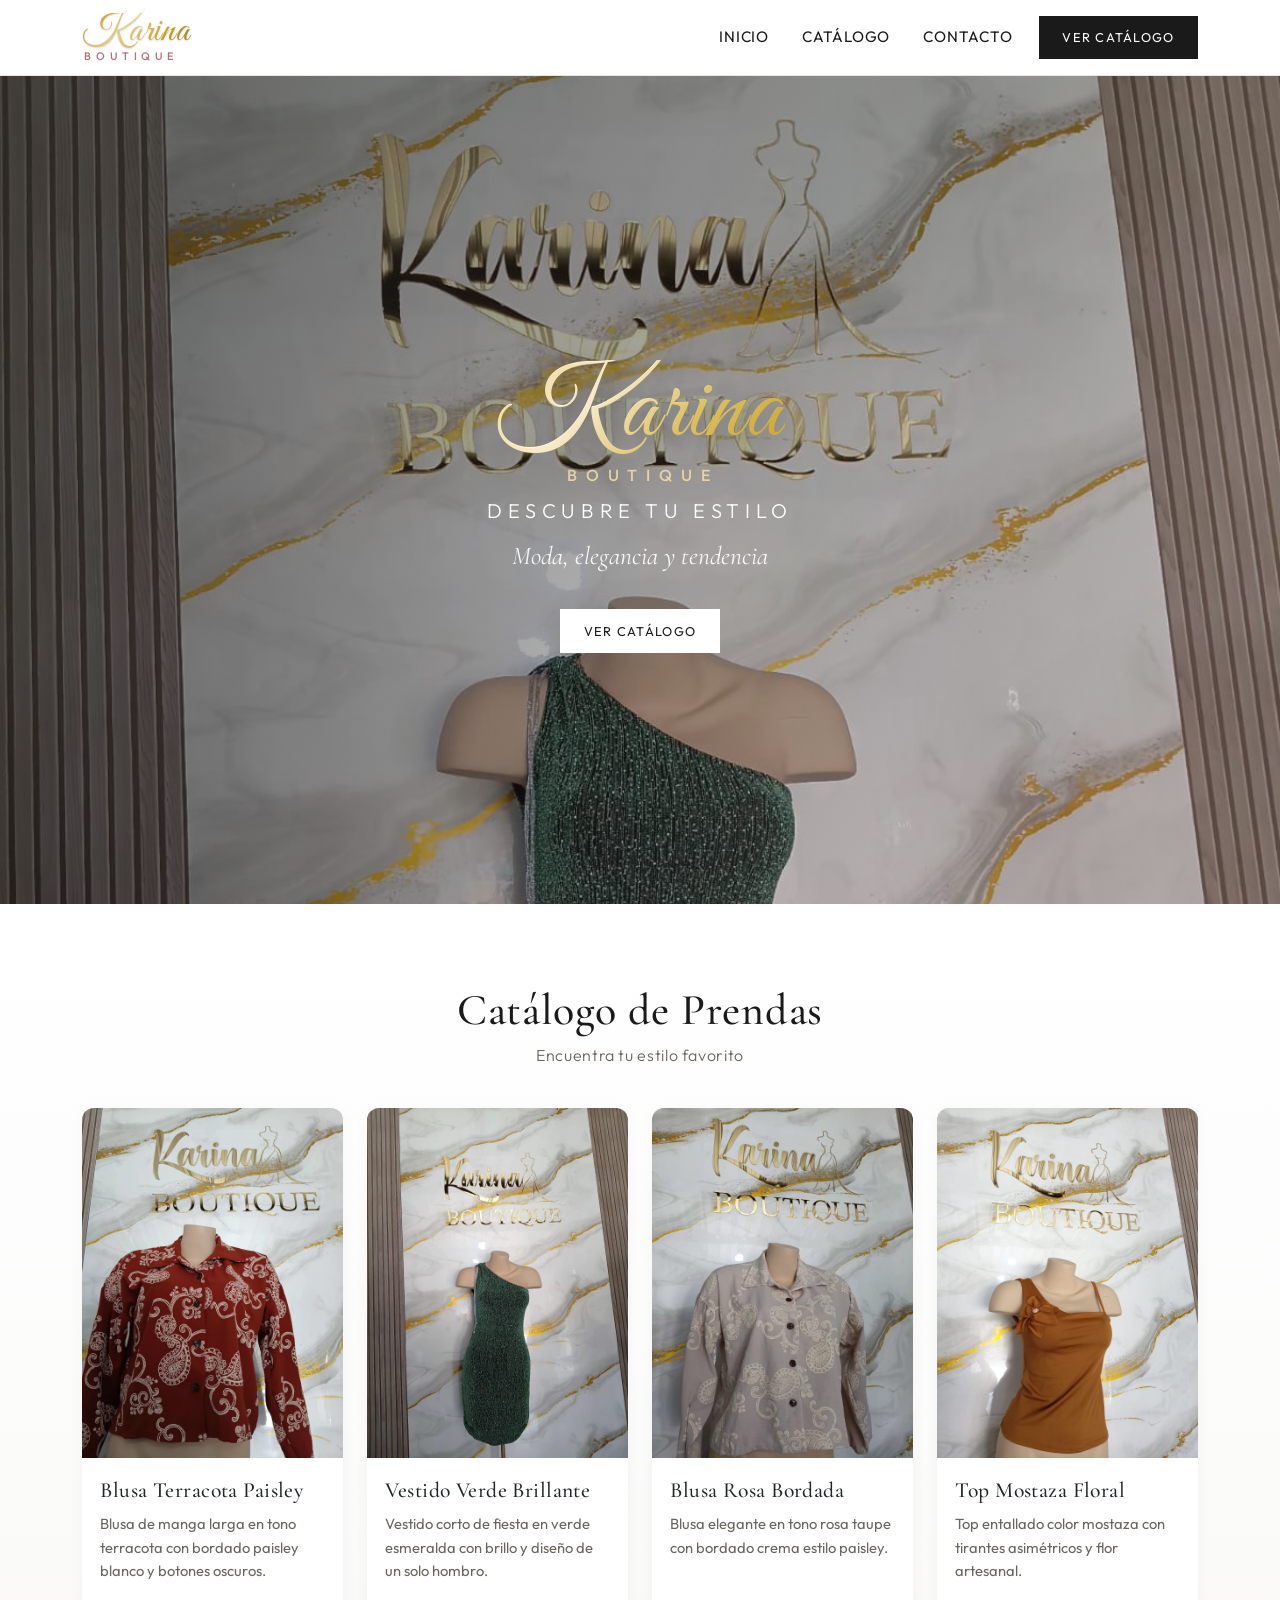
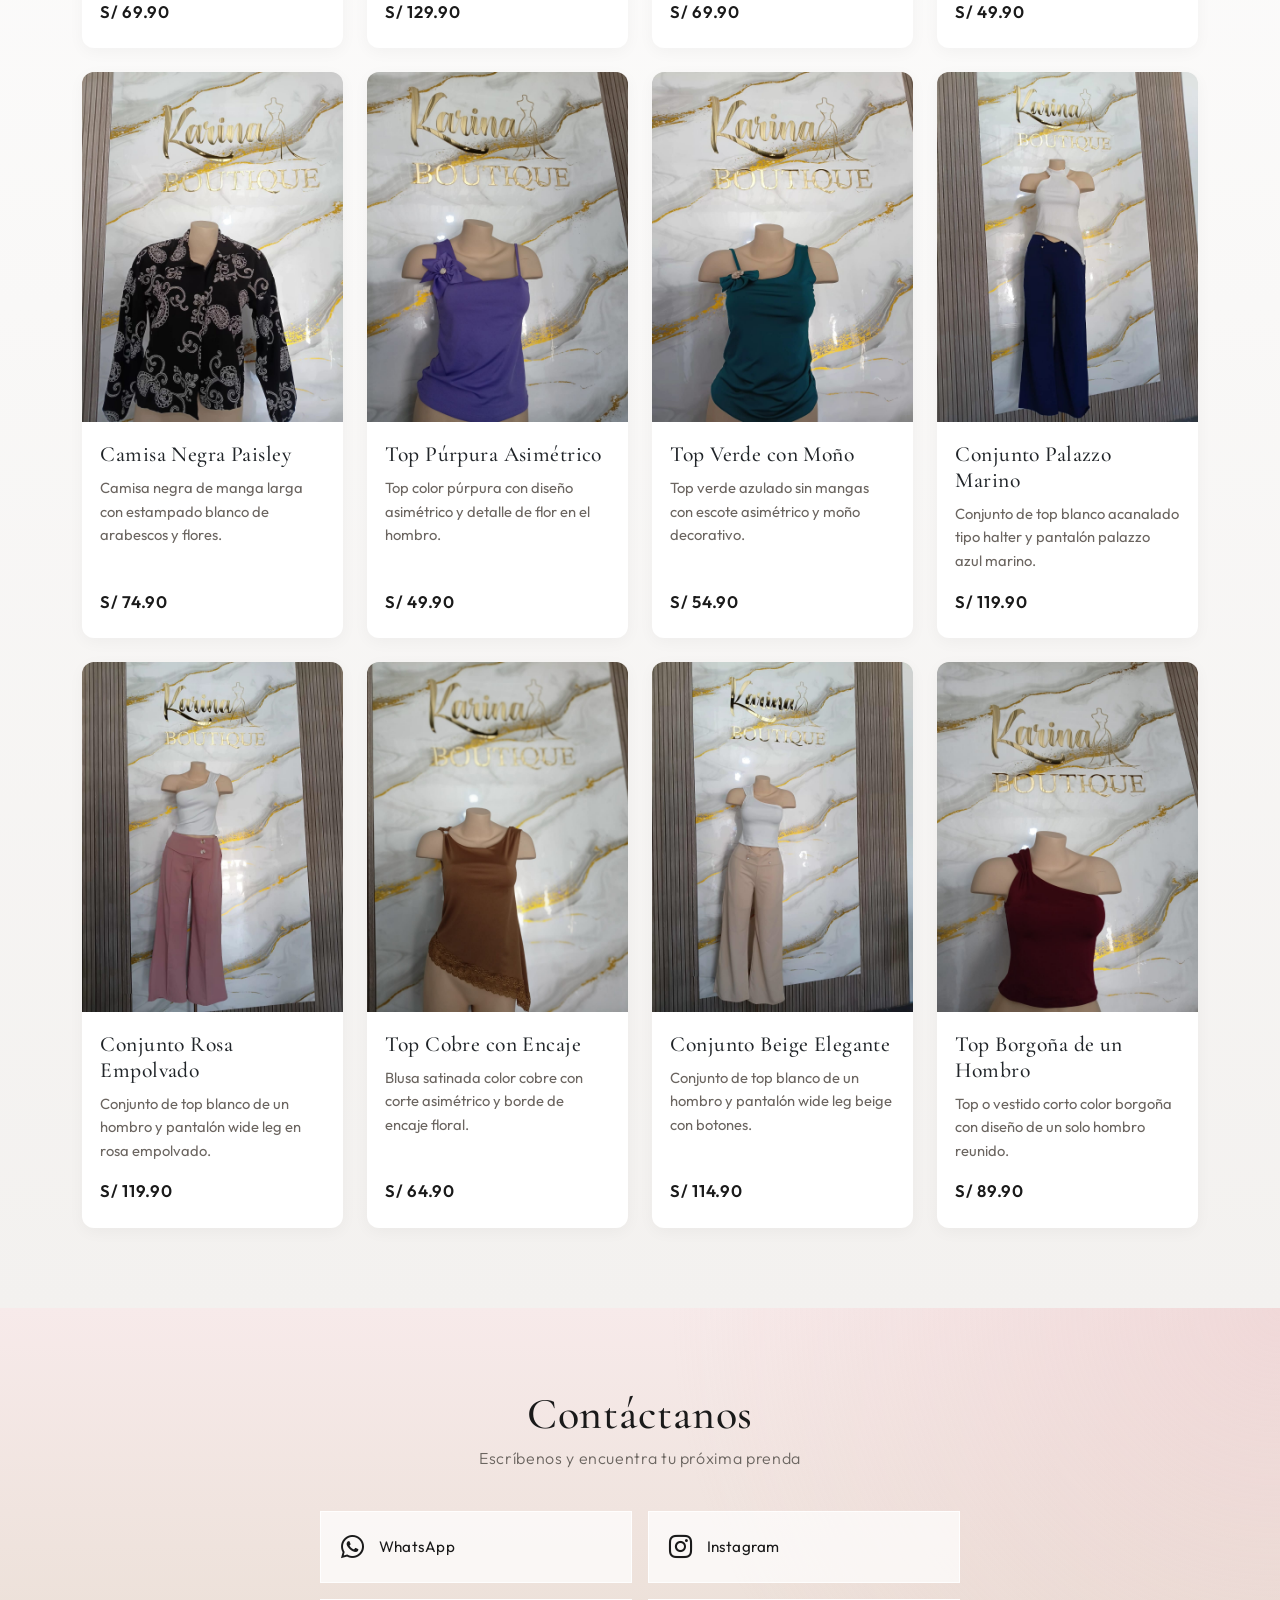
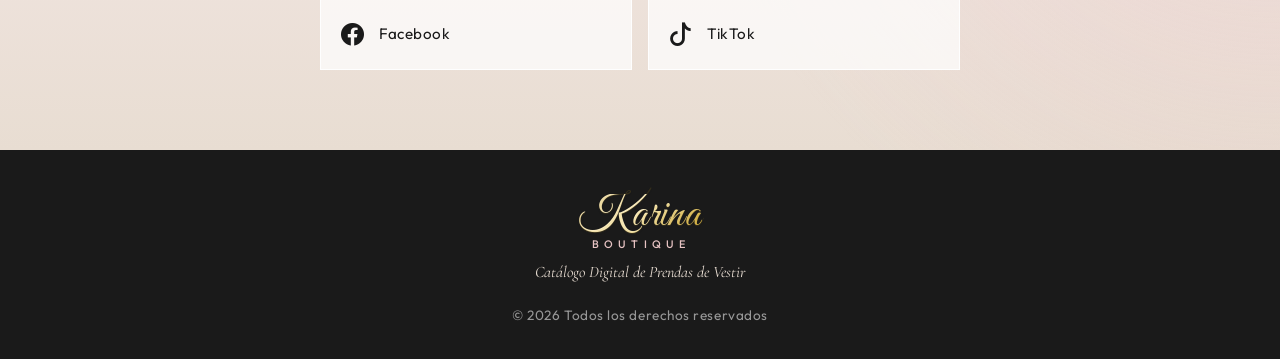
==== index.html @ ce14f66c "ajustado" ====
<!DOCTYPE html>
<html lang="es">
<head>
    <meta charset="UTF-8">
    <meta name="viewport" content="width=device-width, initial-scale=1.0">
    <meta name="description" content="Catálogo digital de prendas de vestir">
    <title>Karina Boutique | Catálogo de Ropa</title>

    <!-- Bootstrap 5 CDN -->
    <link href="https://cdn.jsdelivr.net/npm/bootstrap@5.3.3/dist/css/bootstrap.min.css" rel="stylesheet"
          integrity="sha384-QWTKZyjpPEjISv5WaRU9OFeRpok6YctnYmDr5pNlyT2bRjXh0JMhjY6hW+ALEwIH" crossorigin="anonymous">

    <!-- Bootstrap Icons CDN -->
    <link href="https://cdn.jsdelivr.net/npm/bootstrap-icons@1.11.3/font/bootstrap-icons.min.css" rel="stylesheet">

    <!-- Tipografías -->
    <link rel="preconnect" href="https://fonts.googleapis.com">
    <link rel="preconnect" href="https://fonts.gstatic.com" crossorigin>
    <link href="https://fonts.googleapis.com/css2?family=Cormorant+Garamond:ital,wght@0,400;0,500;0,600;1,400&family=Great+Vibes&family=Outfit:wght@300;400;500;600&display=swap" rel="stylesheet">

    <!-- Estilos personalizados -->
    <link rel="stylesheet" href="css/estilos.css">
</head>
<body>

    <!-- ========== HEADER ========== -->
    <header class="site-header sticky-top">
        <nav class="navbar navbar-expand-lg">
            <div class="container">
                <a class="navbar-brand brand-name" href="#inicio" aria-label="Karina Boutique">
                    <span class="brand-karina">Karina</span>
                    <span class="brand-boutique">Boutique</span>
                </a>

                <button class="navbar-toggler" type="button" data-bs-toggle="collapse"
                        data-bs-target="#menuPrincipal" aria-controls="menuPrincipal"
                        aria-expanded="false" aria-label="Abrir menú">
                    <span class="navbar-toggler-icon"></span>
                </button>

                <div class="collapse navbar-collapse" id="menuPrincipal">
                    <ul class="navbar-nav ms-auto align-items-lg-center gap-lg-1">
                        <li class="nav-item">
                            <a class="nav-link" href="#inicio">Inicio</a>
                        </li>
                        <li class="nav-item">
                            <a class="nav-link" href="#catalogo">Catálogo</a>
                        </li>
                        <li class="nav-item">
                            <a class="nav-link" href="#contacto">Contacto</a>
                        </li>
                        <li class="nav-item ms-lg-2 mt-2 mt-lg-0">
                            <a class="btn btn-tienda" href="#catalogo">Ver catálogo</a>
                        </li>
                    </ul>
                </div>
            </div>
        </nav>
    </header>

    <!-- ========== BANNER PRINCIPAL (HERO) ========== -->
    <section id="inicio" class="hero">
        <div class="hero-media" aria-hidden="true">
            <img src="img/prendas/banner.jpg"
                 alt=""
                 onerror="this.onerror=null; this.src='https://placehold.co/1920x1080/1a1a1a/e8ddd2?text=Moda+%26+Estilo';">
            <div class="hero-overlay"></div>
        </div>

        <div class="hero-content container">
            <p class="hero-brand" aria-label="Karina Boutique">
                <span class="brand-karina">Karina</span>
                <span class="brand-boutique">Boutique</span>
            </p>
            <h1 class="hero-title">Descubre tu estilo</h1>
            <p class="hero-subtitle">Moda, elegancia y tendencia</p>
            <a class="btn btn-tienda btn-tienda-claro" href="#catalogo">VER CATÁLOGO</a>
        </div>
    </section>

    <!-- ========== CATÁLOGO ========== -->
    <section id="catalogo" class="seccion catalogo">
        <div class="container">
            <div class="text-center">
                <h2 class="seccion-titulo">Catálogo de Prendas</h2>
                <p class="seccion-subtitulo">Encuentra tu estilo favorito</p>
            </div>

            <!-- Mensaje de carga -->
            <div id="mensaje-carga" class="text-center py-5 mensaje-estado">
                <div class="spinner-tienda" role="status" aria-hidden="true"></div>
                <p class="mb-0">Cargando catálogo...</p>
            </div>

            <!-- Mensaje de error -->
            <div id="mensaje-error" class="mensaje-error text-center d-none" role="alert">
                No se pudo cargar el catálogo.
            </div>

            <!-- Las tarjetas se generan dinámicamente desde productos.json -->
            <div id="productos-container" class="row g-4"></div>
        </div>
    </section>

    <!-- ========== CONTACTO ========== -->
    <section id="contacto" class="seccion contacto">
        <div class="container">
            <div class="text-center">
                <h2 class="seccion-titulo">Contáctanos</h2>
                <p class="seccion-subtitulo">Escríbenos y encuentra tu próxima prenda</p>
            </div>

            <!--
                Enlaces de redes sociales (información de ejemplo).
                Cambia los href por tus enlaces reales.
            -->
            <div class="contacto-lista">
                <a class="contacto-enlace"
                   href="https://wa.me/51999999999"
                   target="_blank"
                   rel="noopener noreferrer"
                   id="enlace-whatsapp"
                   aria-label="WhatsApp">
                    <i class="bi bi-whatsapp" aria-hidden="true"></i>
                    <span>WhatsApp</span>
                </a>

                <a class="contacto-enlace"
                   href="https://www.instagram.com/"
                   target="_blank"
                   rel="noopener noreferrer"
                   id="enlace-instagram"
                   aria-label="Instagram">
                    <i class="bi bi-instagram" aria-hidden="true"></i>
                    <span>Instagram</span>
                </a>

                <a class="contacto-enlace"
                   href="https://www.facebook.com/"
                   target="_blank"
                   rel="noopener noreferrer"
                   id="enlace-facebook"
                   aria-label="Facebook">
                    <i class="bi bi-facebook" aria-hidden="true"></i>
                    <span>Facebook</span>
                </a>

                <a class="contacto-enlace"
                   href="https://www.tiktok.com/"
                   target="_blank"
                   rel="noopener noreferrer"
                   id="enlace-tiktok"
                   aria-label="TikTok">
                    <i class="bi bi-tiktok" aria-hidden="true"></i>
                    <span>TikTok</span>
                </a>
            </div>
        </div>
    </section>

    <!-- ========== MODAL DETALLE PRODUCTO ========== -->
    <div class="modal fade" id="modalProducto" tabindex="-1" aria-labelledby="modalProductoTitulo" aria-hidden="true">
        <div class="modal-dialog modal-dialog-centered modal-lg">
            <div class="modal-content producto-modal">
                <div class="modal-header border-0">
                    <h2 class="modal-title h4" id="modalProductoTitulo"></h2>
                    <button type="button" class="btn-close" data-bs-dismiss="modal" aria-label="Cerrar"></button>
                </div>
                <div class="modal-body">
                    <div class="row g-4 align-items-center">
                        <div class="col-md-6">
                            <img id="modalProductoImagen" class="img-fluid producto-modal-img" src="" alt="">
                        </div>
                        <div class="col-md-6">
                            <p id="modalProductoDescripcion" class="producto-modal-desc"></p>
                            <p id="modalProductoPrecio" class="producto-precio producto-modal-precio mb-0"></p>
                        </div>
                    </div>
                </div>
            </div>
        </div>
    </div>

    <!-- ========== FOOTER ========== -->
    <footer class="site-footer">
        <div class="container">
            <p class="brand-name" aria-label="Karina Boutique">
                <span class="brand-karina">Karina</span>
                <span class="brand-boutique">Boutique</span>
            </p>
            <p class="footer-descripcion">Catálogo Digital de Prendas de Vestir</p>
            <p class="footer-copy">© 2026 Todos los derechos reservados</p>
        </div>
    </footer>

    <!-- Bootstrap 5 JS CDN -->
    <script src="https://cdn.jsdelivr.net/npm/bootstrap@5.3.3/dist/js/bootstrap.bundle.min.js"
            integrity="sha384-YvpcrYf0tY3lHB60NNkmXc5s9fDVZLESaAA55NDzOxhy9GkcIdslK1eN7N6jIeHz"
            crossorigin="anonymous"></script>

    <!-- Aplicación del catálogo -->
    <script src="js/app.js"></script>
</body>
</html>
---- css/estilos.css ----
/* =========================================================
   Karina Boutique — Estilos personalizados
   Paleta: blanco, negro, beige, rosa suave, dorado
   ========================================================= */

:root {
    --color-blanco: #ffffff;
    --color-negro: #1a1a1a;
    --color-beige: #e8ddd2;
    --color-beige-oscuro: #c9b8a8;
    --color-rosa: #e8c4c4;
    --color-rosa-suave: #f7eaea;
    --color-rosa-oscuro: #b76e79;
    --color-dorado: #c9a227;
    --color-dorado-claro: #e8d5a3;
    --color-gris: #f3f1ef;
    --color-gris-texto: #6b6560;
    --color-sombra: rgba(26, 26, 26, 0.12);

    --fuente-display: "Cormorant Garamond", Georgia, serif;
    --fuente-script: "Great Vibes", "Cormorant Garamond", cursive;
    --fuente-texto: "Outfit", "Segoe UI", sans-serif;

    --transicion: 0.3s ease;
    --radio: 0.75rem;
}

/* ---------- Base ---------- */

html {
    scroll-behavior: smooth;
}

body {
    font-family: var(--fuente-texto);
    color: var(--color-negro);
    background-color: var(--color-blanco);
    line-height: 1.6;
}

h1, h2, h3, h4, .brand-name {
    font-family: var(--fuente-display);
    font-weight: 500;
    letter-spacing: 0.02em;
}

img {
    max-width: 100%;
    height: auto;
}

a {
    text-decoration: none;
    transition: color var(--transicion), opacity var(--transicion);
}

section {
    scroll-margin-top: 5rem;
}

/* ---------- Header ---------- */

.site-header {
    background: rgba(255, 255, 255, 0.92);
    backdrop-filter: blur(10px);
    border-bottom: 1px solid rgba(201, 184, 168, 0.35);
    z-index: 1030;
}

/* Marca Karina Boutique */
.brand-name {
    display: inline-flex;
    flex-direction: column;
    align-items: flex-start;
    line-height: 1;
    gap: 0.05rem;
    color: var(--color-negro);
}

.brand-karina {
    font-family: var(--fuente-script);
    font-size: 2.35rem;
    font-weight: 400;
    letter-spacing: 0.02em;
    background: linear-gradient(135deg, #b8860b 0%, #e8d5a3 40%, #c9a227 70%, #8a6d1a 100%);
    -webkit-background-clip: text;
    background-clip: text;
    color: transparent;
    text-shadow: 0 1px 0 rgba(201, 162, 39, 0.15);
    filter: drop-shadow(0 1px 1px rgba(26, 26, 26, 0.12));
}

.brand-boutique {
    font-family: var(--fuente-texto);
    font-size: 0.68rem;
    font-weight: 500;
    letter-spacing: 0.42em;
    text-transform: uppercase;
    color: var(--color-rosa-oscuro);
    margin-left: 0.15rem;
}

.navbar-brand.brand-name:hover .brand-karina {
    filter: drop-shadow(0 2px 4px rgba(201, 162, 39, 0.35));
}

.navbar-nav .nav-link {
    color: var(--color-negro);
    font-size: 0.95rem;
    letter-spacing: 0.06em;
    text-transform: uppercase;
    padding: 0.5rem 0.9rem !important;
}

.navbar-nav .nav-link:hover,
.navbar-nav .nav-link:focus {
    color: var(--color-beige-oscuro);
}

.btn-tienda {
    background-color: var(--color-negro);
    color: var(--color-blanco);
    border: 1px solid var(--color-negro);
    border-radius: 0;
    letter-spacing: 0.1em;
    text-transform: uppercase;
    font-size: 0.8rem;
    padding: 0.7rem 1.4rem;
    transition: all var(--transicion);
}

.btn-tienda:hover,
.btn-tienda:focus {
    background-color: transparent;
    color: var(--color-negro);
}

.btn-tienda-claro {
    background-color: var(--color-blanco);
    color: var(--color-negro);
    border: 1px solid var(--color-blanco);
}

.btn-tienda-claro:hover,
.btn-tienda-claro:focus {
    background-color: transparent;
    color: var(--color-blanco);
    border-color: var(--color-blanco);
}

.navbar-toggler {
    border: 1px solid var(--color-beige-oscuro);
    border-radius: 0;
}

.navbar-toggler:focus {
    box-shadow: none;
}

/* ---------- Hero ---------- */

.hero {
    position: relative;
    min-height: 92vh;
    display: flex;
    align-items: center;
    justify-content: center;
    overflow: hidden;
    background: linear-gradient(135deg, #f7eaea 0%, #e8ddd2 45%, #f3f1ef 100%);
}

.hero-media {
    position: absolute;
    inset: 0;
    z-index: 0;
}

.hero-media img {
    width: 100%;
    height: 100%;
    object-fit: cover;
    object-position: center 20%;
    animation: heroZoom 18s ease-in-out infinite alternate;
}

.hero-overlay {
    position: absolute;
    inset: 0;
    background: linear-gradient(
        120deg,
        rgba(26, 26, 26, 0.62) 0%,
        rgba(26, 26, 26, 0.35) 55%,
        rgba(232, 196, 196, 0.25) 100%
    );
}

.hero-content {
    position: relative;
    z-index: 1;
    color: var(--color-blanco);
    text-align: center;
    padding: 6rem 1.25rem 4rem;
    animation: fadeUp 1s ease both;
}

.hero-brand {
    display: flex;
    flex-direction: column;
    align-items: center;
    margin-bottom: 1rem;
    line-height: 1;
    gap: 0.2rem;
}

.hero-brand .brand-karina {
    font-size: clamp(3.6rem, 11vw, 6.5rem);
    background: linear-gradient(135deg, #f3e2a8 0%, #fff8e7 35%, #e0c56a 65%, #c9a227 100%);
    -webkit-background-clip: text;
    background-clip: text;
    color: transparent;
    filter: drop-shadow(0 4px 18px rgba(0, 0, 0, 0.35));
}

.hero-brand .brand-boutique {
    font-size: clamp(0.75rem, 2vw, 1rem);
    letter-spacing: 0.55em;
    color: var(--color-dorado-claro);
    margin-left: 0.35em;
}

.hero-title {
    font-family: var(--fuente-texto);
    font-size: clamp(1rem, 2.4vw, 1.25rem);
    font-weight: 300;
    letter-spacing: 0.28em;
    text-transform: uppercase;
    margin-bottom: 0.85rem;
}

.hero-subtitle {
    font-family: var(--fuente-display);
    font-size: clamp(1.15rem, 2.5vw, 1.6rem);
    font-style: italic;
    font-weight: 400;
    opacity: 0.92;
    margin-bottom: 2rem;
}

@keyframes heroZoom {
    from { transform: scale(1); }
    to { transform: scale(1.08); }
}

@keyframes fadeUp {
    from {
        opacity: 0;
        transform: translateY(24px);
    }
    to {
        opacity: 1;
        transform: translateY(0);
    }
}

/* ---------- Secciones ---------- */

.seccion {
    padding: 5rem 0;
}

.seccion-titulo {
    font-size: clamp(2rem, 4vw, 2.75rem);
    margin-bottom: 0.35rem;
}

.seccion-subtitulo {
    color: var(--color-gris-texto);
    font-weight: 300;
    letter-spacing: 0.04em;
    margin-bottom: 2.5rem;
}

.catalogo {
    background: linear-gradient(180deg, var(--color-blanco) 0%, var(--color-gris) 100%);
}

.mensaje-estado {
    color: var(--color-gris-texto);
    letter-spacing: 0.04em;
}

.mensaje-error {
    color: #9b4d4d;
    background: var(--color-rosa-suave);
    border: 1px solid var(--color-rosa);
    border-radius: var(--radio);
    padding: 1rem 1.25rem;
}

/* ---------- Tarjetas de producto ---------- */

.producto-card {
    background: var(--color-blanco);
    border-radius: var(--radio);
    overflow: hidden;
    box-shadow: 0 4px 16px rgba(0, 0, 0, 0.04);
    transition: all 0.3s ease;
}

.producto-card:hover {
    transform: translateY(-8px);
    box-shadow: 0 12px 30px rgba(0, 0, 0, 0.15);
}

.producto-img-wrap {
    overflow: hidden;
    background: var(--color-gris);
}

.producto-img-btn {
    position: relative;
    display: block;
    width: 100%;
    padding: 0;
    border: 0;
    background: transparent;
    cursor: pointer;
}

/* Veladura negra clara transparente al pasar el mouse */
.producto-img-btn::after {
    content: "";
    position: absolute;
    inset: 0;
    background: rgba(0, 0, 0, 0.35);
    opacity: 0;
    transition: opacity 0.35s ease;
    pointer-events: none;
    z-index: 1;
}

.producto-img-btn:hover::after,
.producto-card:hover .producto-img-btn::after {
    opacity: 1;
}

.producto-card img,
.producto-img {
    width: 100%;
    height: 350px;
    object-fit: cover;
    border-radius: 0;
    transition: transform 0.4s ease;
}

.producto-card:hover img {
    transform: scale(1.05);
}

/* ---------- Modal de producto ---------- */

.producto-modal {
    border: 0;
    border-radius: var(--radio);
    overflow: hidden;
}

.producto-modal .modal-header {
    padding: 1.25rem 1.5rem 0.5rem;
}

.producto-modal .modal-title {
    font-family: var(--fuente-display);
    font-weight: 500;
}

.producto-modal-img {
    width: 100%;
    height: 360px;
    object-fit: cover;
    border-radius: var(--radio);
    background: var(--color-gris);
}

.producto-modal-desc {
    color: var(--color-gris-texto);
    font-size: 1.05rem;
    margin-bottom: 1.25rem;
}

.producto-modal-precio {
    font-size: 1.35rem;
}

@media (max-width: 767.98px) {
    .producto-modal-img {
        height: 280px;
    }
}

.producto-card .card-body {
    padding: 1.25rem 1.15rem 1.4rem;
}

.producto-card .card-title {
    font-family: var(--fuente-display);
    font-size: 1.35rem;
    margin-bottom: 0.5rem;
}

.producto-card .card-text {
    color: var(--color-gris-texto);
    font-size: 0.92rem;
    margin-bottom: 1rem;
}

.producto-precio {
    font-family: var(--fuente-texto);
    font-weight: 600;
    font-size: 1.05rem;
    letter-spacing: 0.04em;
    color: var(--color-negro);
}

/* ---------- Contacto ---------- */

.contacto {
    background:
        radial-gradient(circle at top right, rgba(232, 196, 196, 0.45), transparent 45%),
        linear-gradient(180deg, var(--color-rosa-suave) 0%, var(--color-beige) 100%);
}

.contacto-lista {
    display: grid;
    grid-template-columns: repeat(2, minmax(0, 1fr));
    gap: 1rem;
    max-width: 640px;
    margin: 0 auto;
}

.contacto-enlace {
    display: flex;
    align-items: center;
    gap: 0.85rem;
    padding: 1rem 1.15rem;
    background: rgba(255, 255, 255, 0.72);
    border: 1px solid rgba(255, 255, 255, 0.9);
    color: var(--color-negro);
    transition: transform var(--transicion), box-shadow var(--transicion), background var(--transicion);
}

.contacto-enlace:hover {
    transform: translateY(-3px);
    box-shadow: 0 10px 24px var(--color-sombra);
    background: var(--color-blanco);
    color: var(--color-negro);
}

.contacto-enlace i {
    font-size: 1.45rem;
    width: 1.6rem;
    text-align: center;
}

.contacto-enlace span {
    font-size: 0.95rem;
    letter-spacing: 0.03em;
}

@media (max-width: 575.98px) {
    .contacto-lista {
        grid-template-columns: 1fr;
    }
}

/* ---------- Footer ---------- */

.site-footer {
    background: var(--color-negro);
    color: rgba(255, 255, 255, 0.85);
    padding: 2.75rem 0 2rem;
    text-align: center;
}

.site-footer .brand-name {
    align-items: center;
    margin-bottom: 0.65rem;
}

.site-footer .brand-karina {
    font-size: 2.75rem;
    background: linear-gradient(135deg, #e8d5a3 0%, #fff4cc 45%, #c9a227 100%);
    -webkit-background-clip: text;
    background-clip: text;
    color: transparent;
}

.site-footer .brand-boutique {
    color: var(--color-rosa);
    letter-spacing: 0.48em;
}

.footer-descripcion {
    color: var(--color-beige);
    font-family: var(--fuente-display);
    font-style: italic;
    margin-bottom: 1.25rem;
}

.footer-copy {
    font-size: 0.85rem;
    color: rgba(255, 255, 255, 0.55);
    letter-spacing: 0.04em;
    margin: 0;
}

/* ---------- Utilidades ---------- */

.spinner-tienda {
    width: 2.25rem;
    height: 2.25rem;
    border: 2px solid var(--color-beige);
    border-top-color: var(--color-negro);
    border-radius: 50%;
    animation: spin 0.8s linear infinite;
    margin: 0 auto 1rem;
}

@keyframes spin {
    to { transform: rotate(360deg); }
}

@media (max-width: 767.98px) {
    .seccion {
        padding: 3.5rem 0;
    }

    .producto-card img,
    .producto-img {
        height: 300px;
    }
}
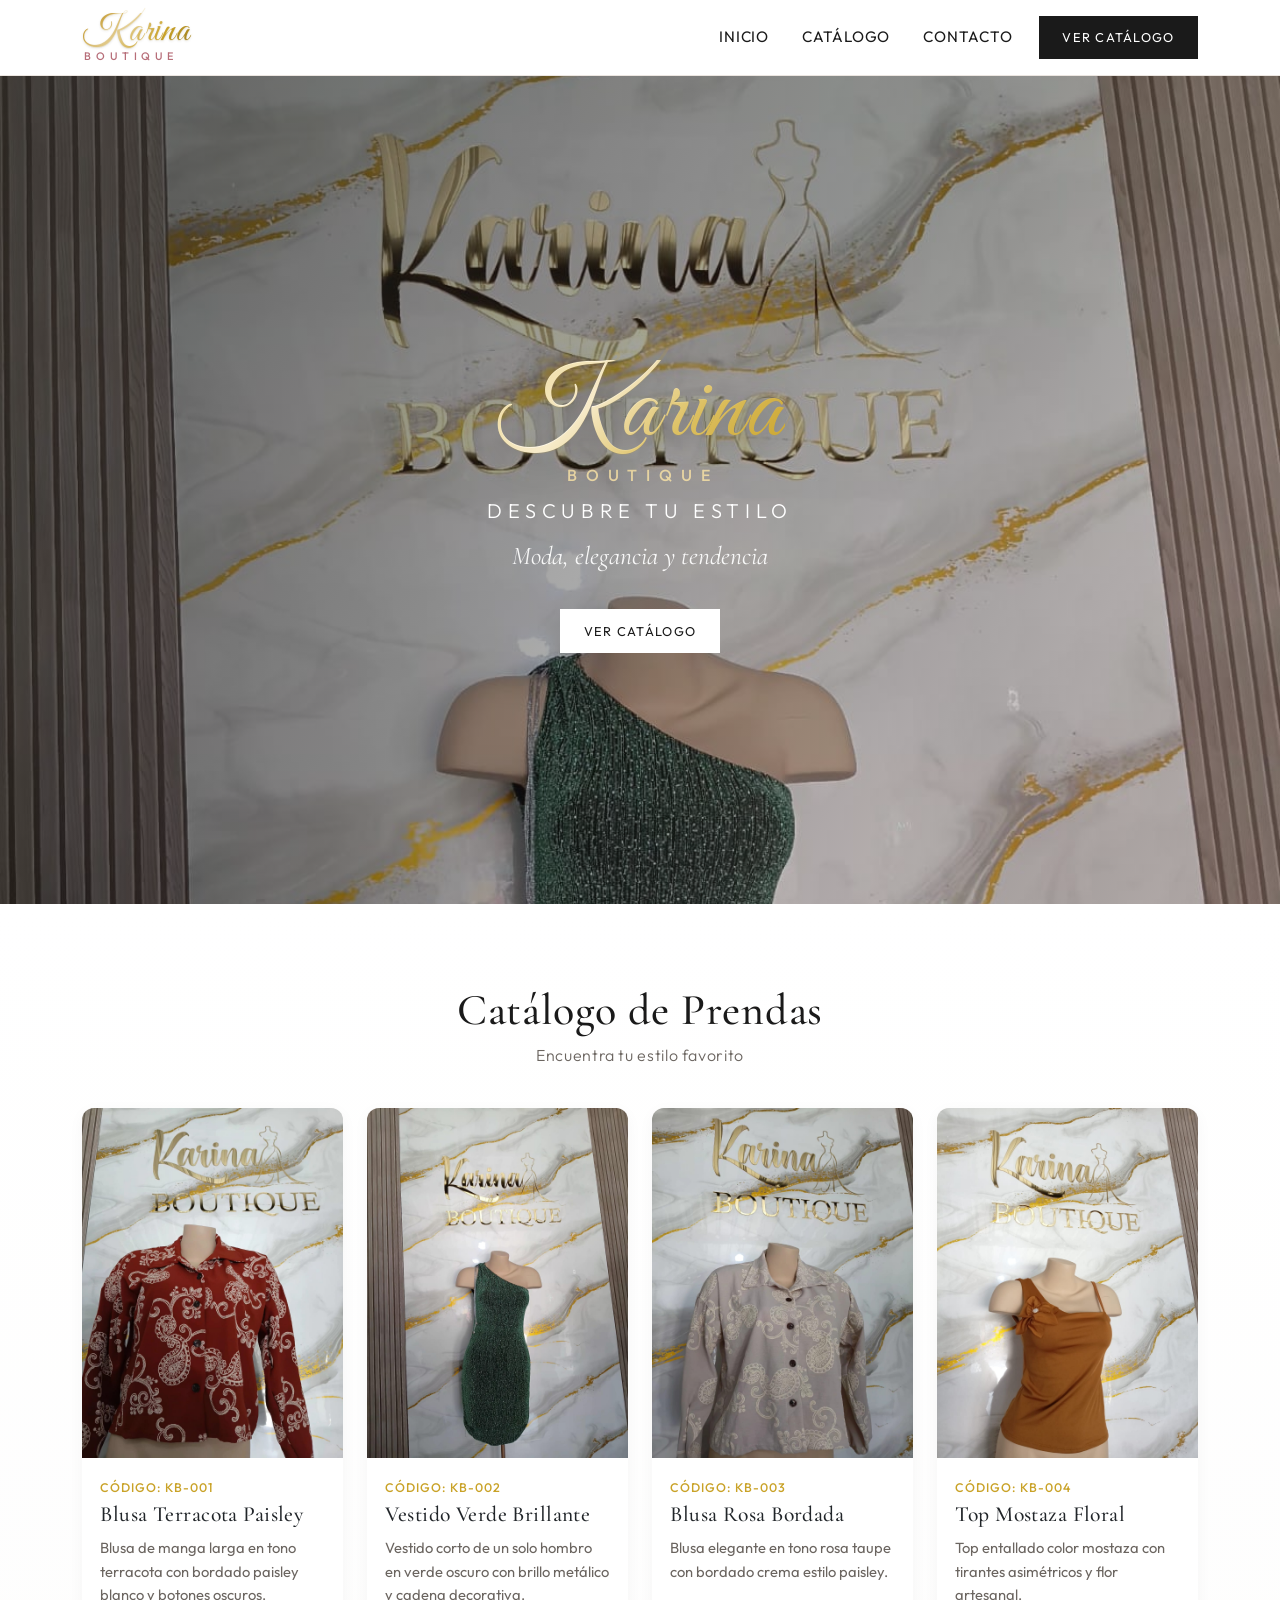
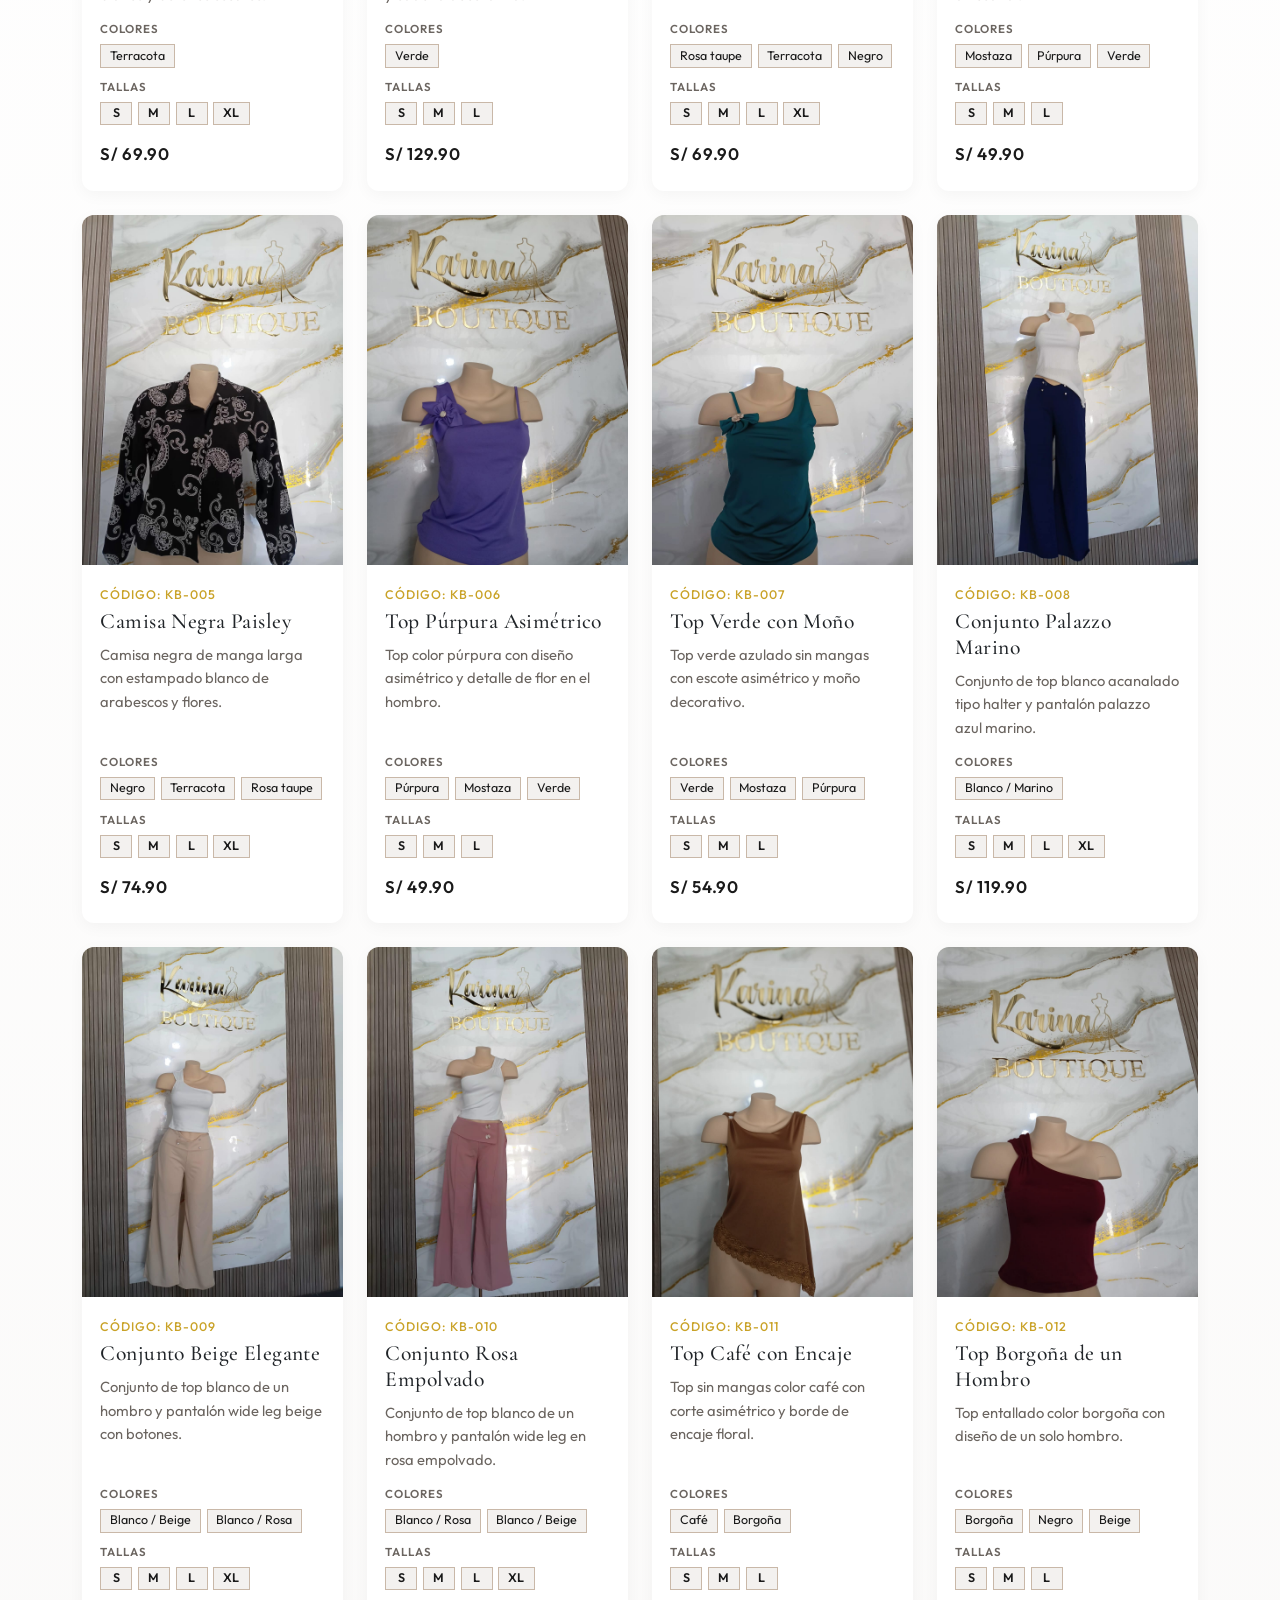
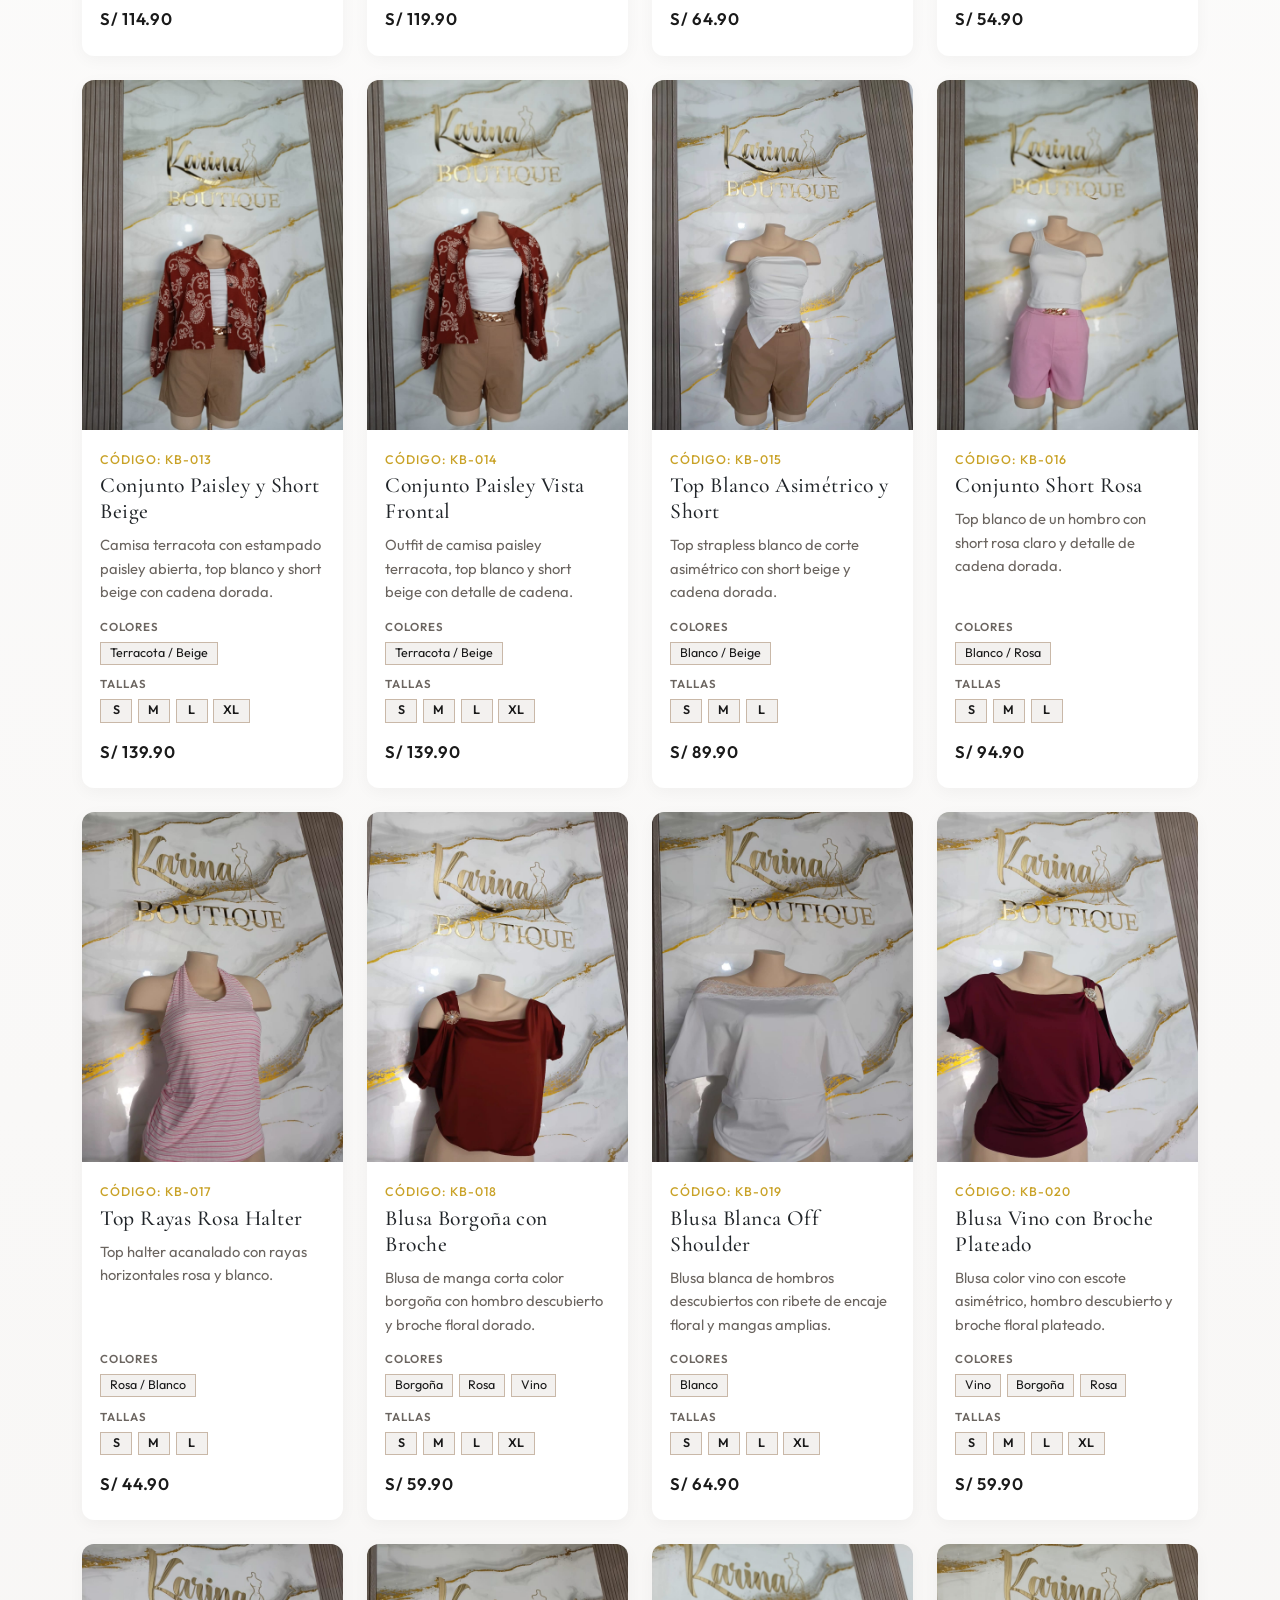
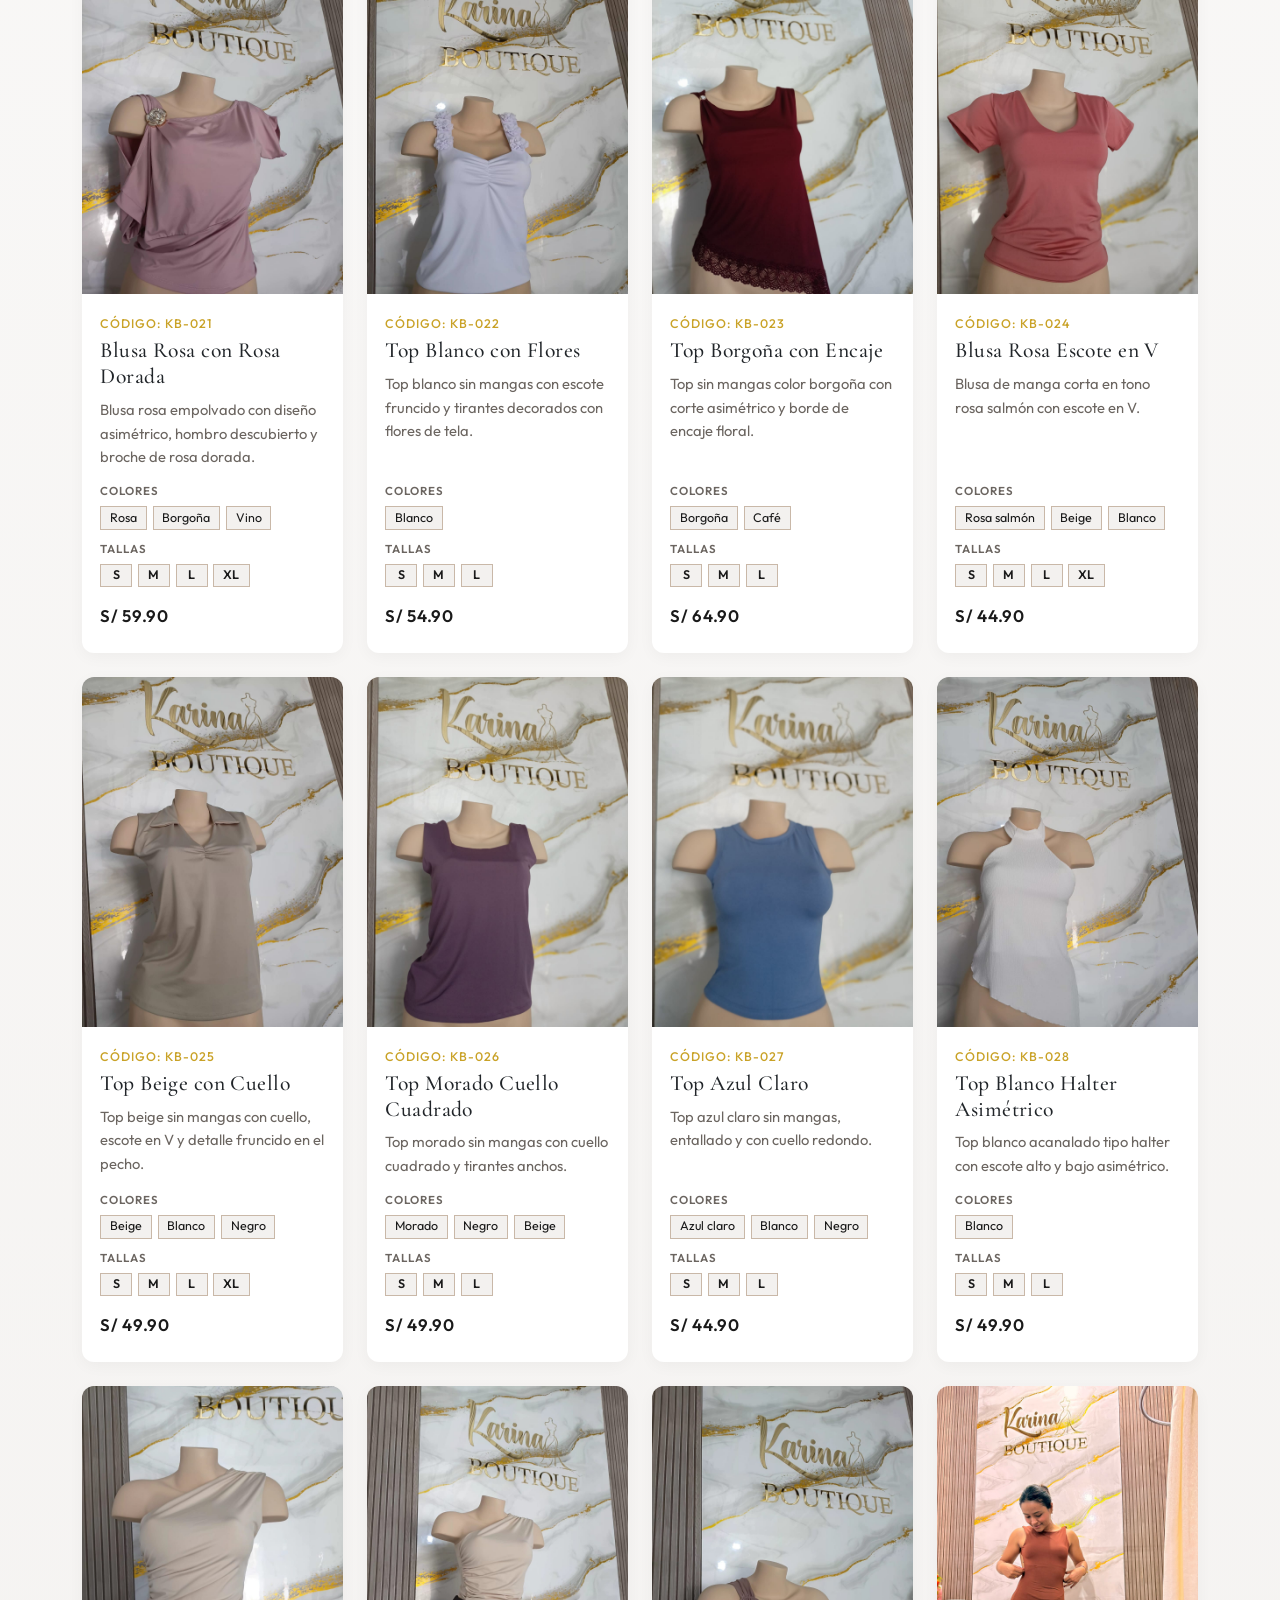
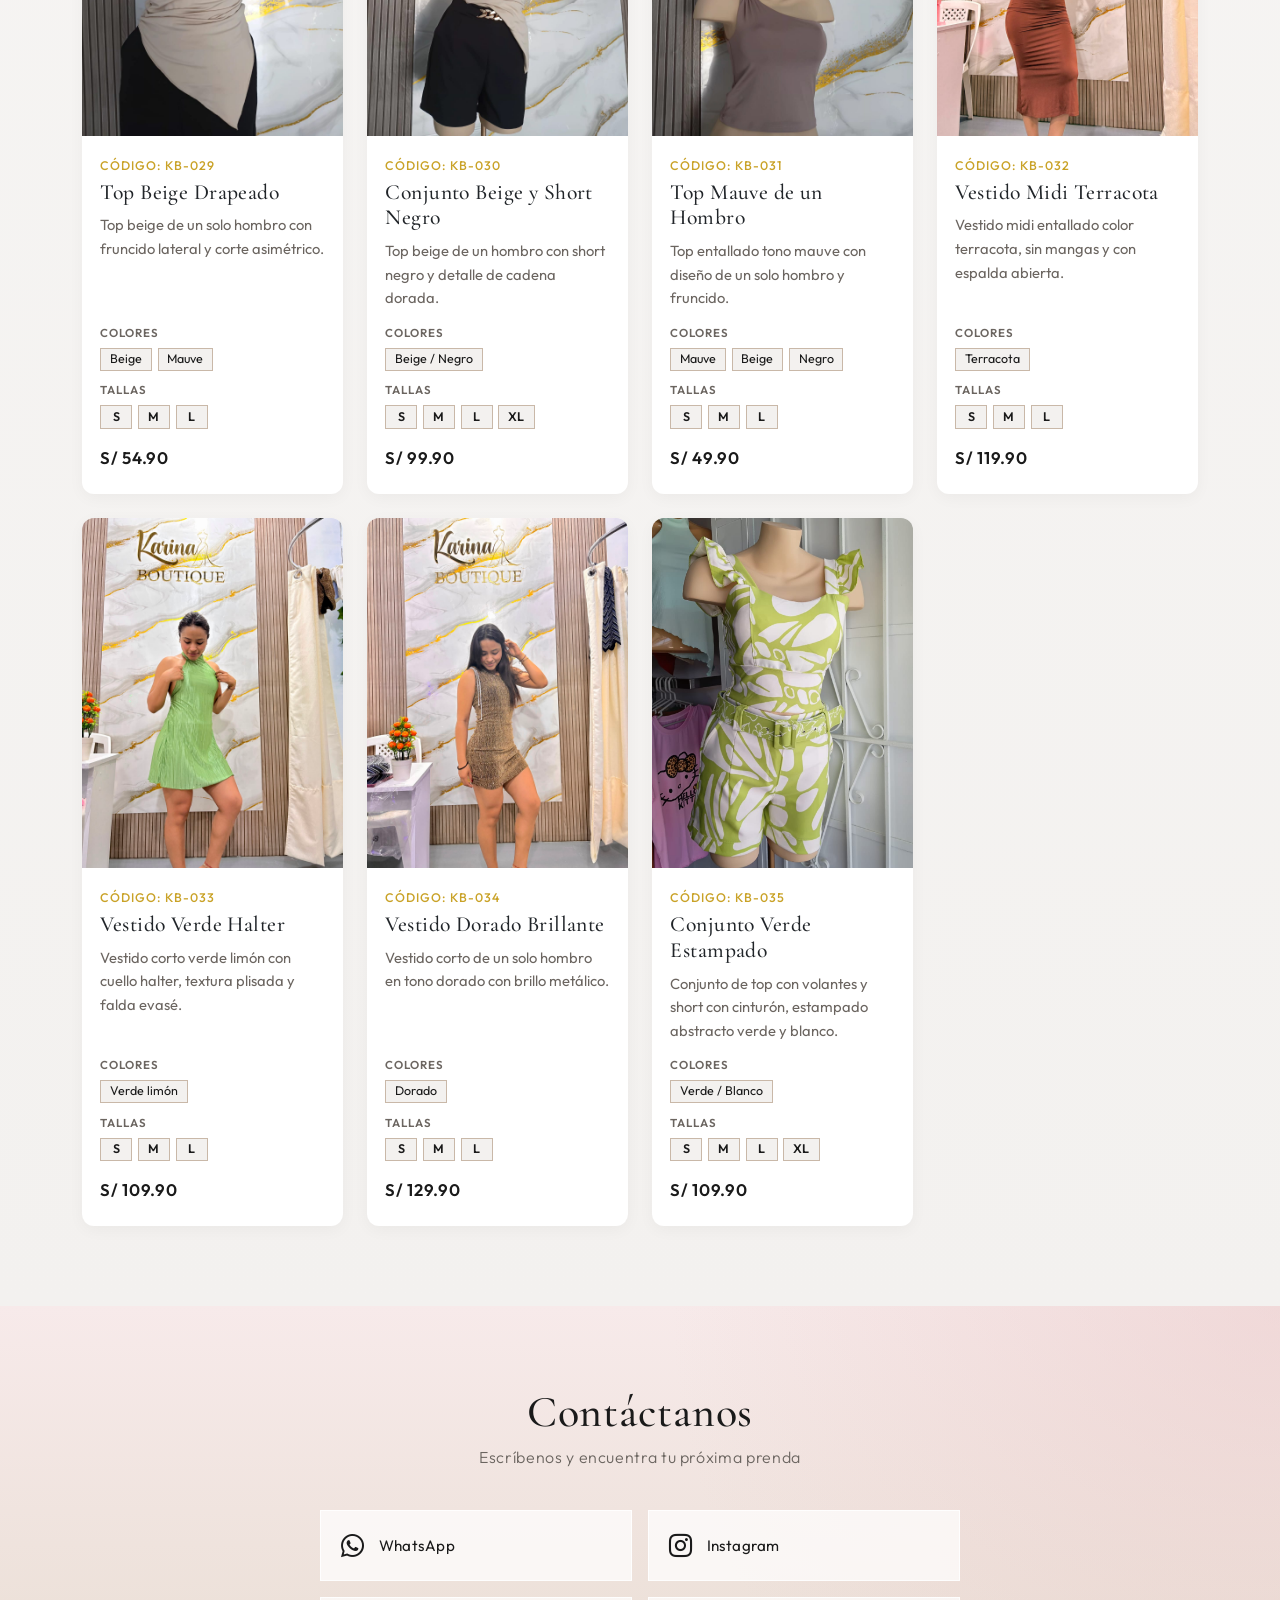
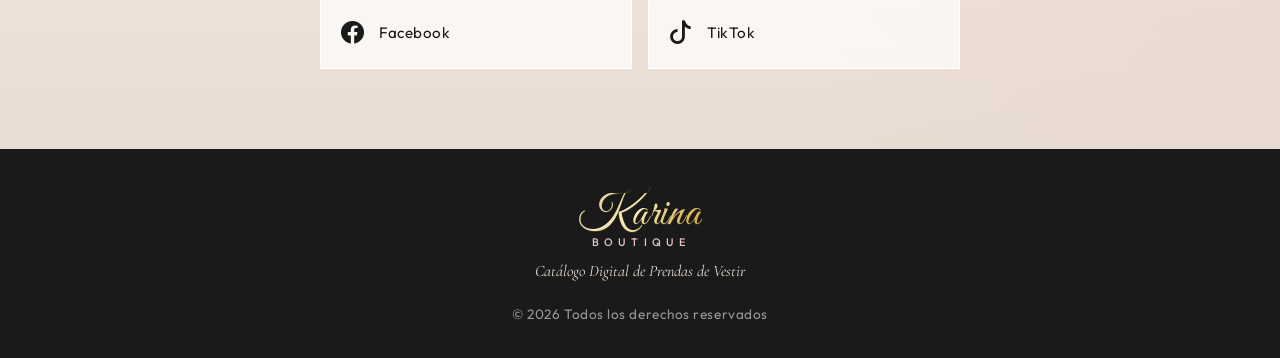
==== commit a7a320b1: "precio y tallas" ====
--- a/index.html
+++ b/index.html
@@ -172,7 +172,9 @@
                             <img id="modalProductoImagen" class="img-fluid producto-modal-img" src="" alt="">
                         </div>
                         <div class="col-md-6">
+                            <p id="modalProductoCodigo" class="producto-codigo mb-2"></p>
                             <p id="modalProductoDescripcion" class="producto-modal-desc"></p>
+                            <div id="modalProductoOpciones" class="producto-opciones"></div>
                             <p id="modalProductoPrecio" class="producto-precio producto-modal-precio mb-0"></p>
                         </div>
                     </div>
--- a/css/estilos.css
+++ b/css/estilos.css
@@ -402,6 +402,16 @@
     padding: 1.25rem 1.15rem 1.4rem;
 }
 
+.producto-codigo {
+    font-family: var(--fuente-texto);
+    font-size: 0.78rem;
+    font-weight: 500;
+    letter-spacing: 0.08em;
+    text-transform: uppercase;
+    color: var(--color-dorado);
+    margin-bottom: 0.35rem;
+}
+
 .producto-card .card-title {
     font-family: var(--fuente-display);
     font-size: 1.35rem;
@@ -411,7 +421,47 @@
 .producto-card .card-text {
     color: var(--color-gris-texto);
     font-size: 0.92rem;
+    margin-bottom: 0.85rem;
+}
+
+.producto-opciones {
+    display: grid;
+    gap: 0.65rem;
     margin-bottom: 1rem;
+}
+
+.producto-opcion-label {
+    display: block;
+    font-size: 0.72rem;
+    font-weight: 600;
+    letter-spacing: 0.08em;
+    text-transform: uppercase;
+    color: var(--color-gris-texto);
+    margin-bottom: 0.35rem;
+}
+
+.producto-opcion-lista {
+    display: flex;
+    flex-wrap: wrap;
+    gap: 0.35rem;
+}
+
+.producto-chip {
+    display: inline-flex;
+    align-items: center;
+    padding: 0.2rem 0.55rem;
+    border: 1px solid var(--color-beige-oscuro);
+    background: var(--color-gris);
+    color: var(--color-negro);
+    font-size: 0.78rem;
+    line-height: 1.2;
+}
+
+.producto-chip-talla {
+    min-width: 2rem;
+    justify-content: center;
+    font-weight: 600;
+    letter-spacing: 0.04em;
 }
 
 .producto-precio {
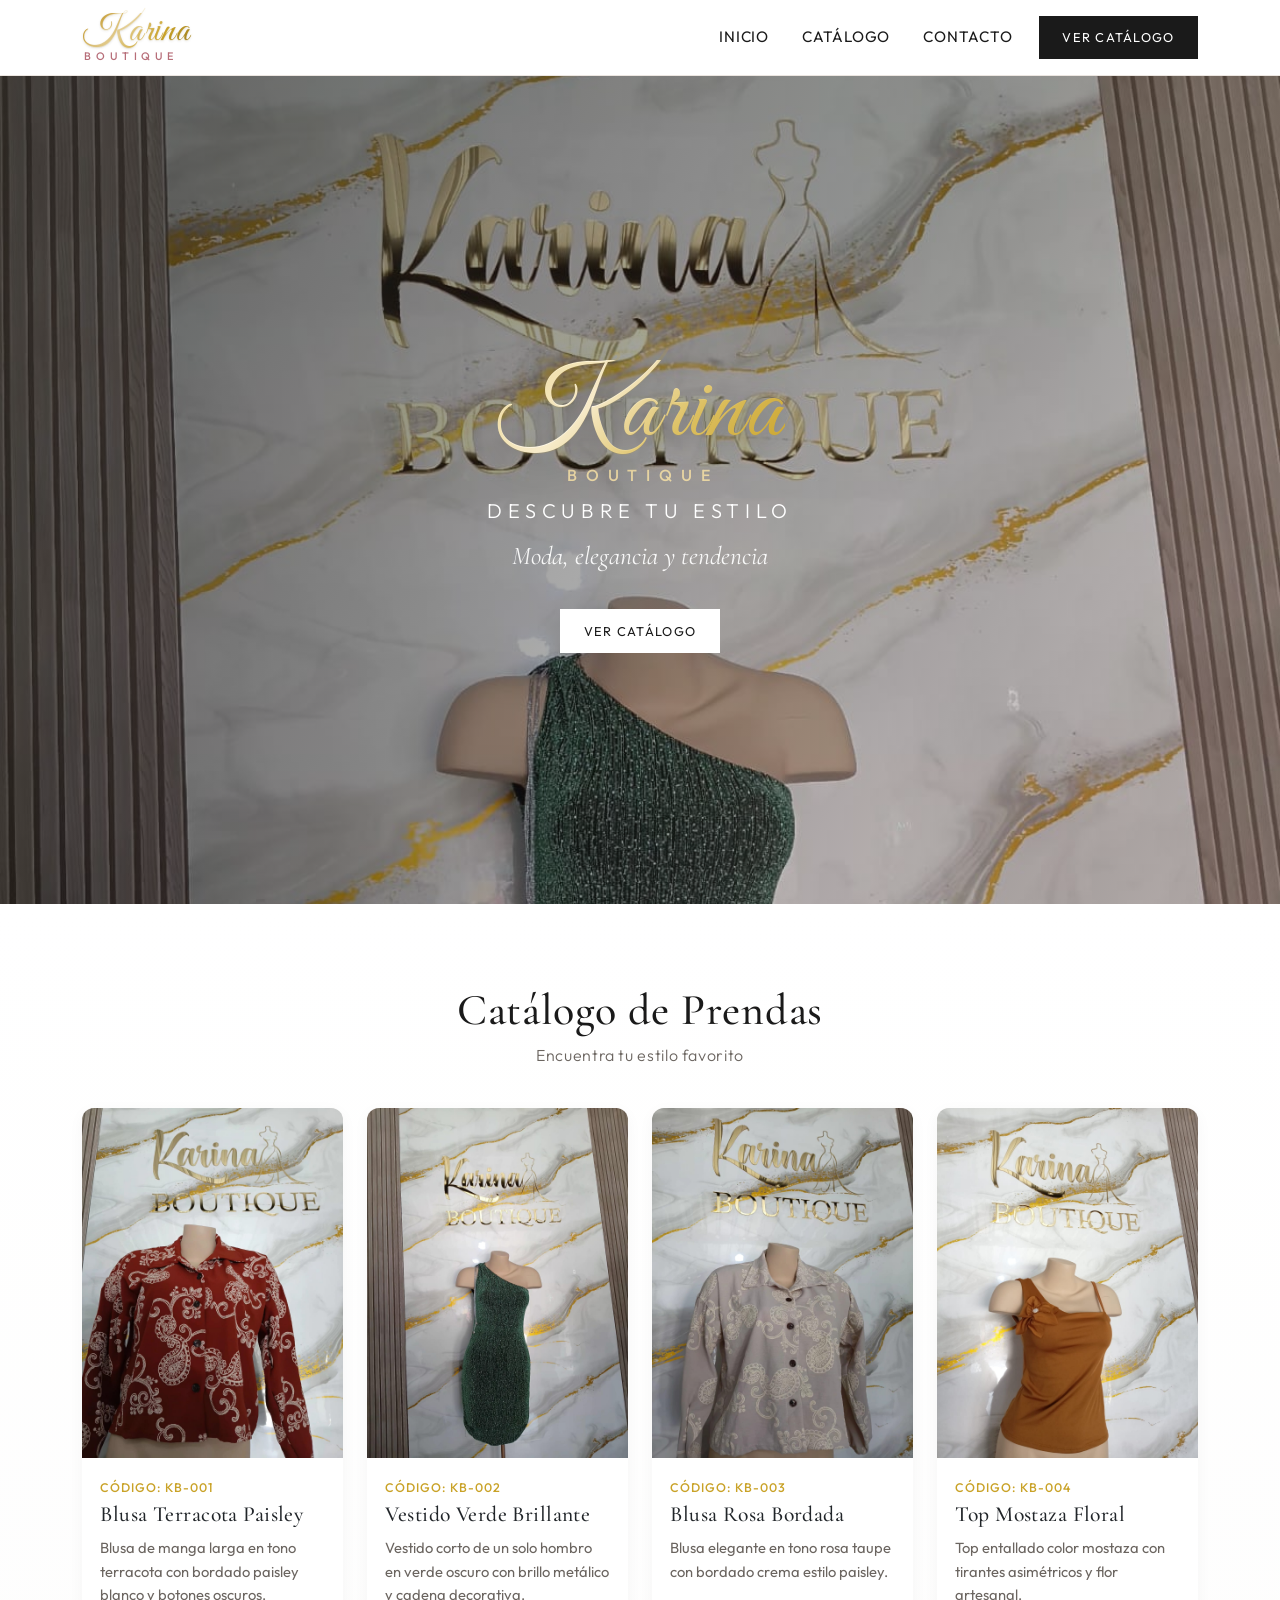
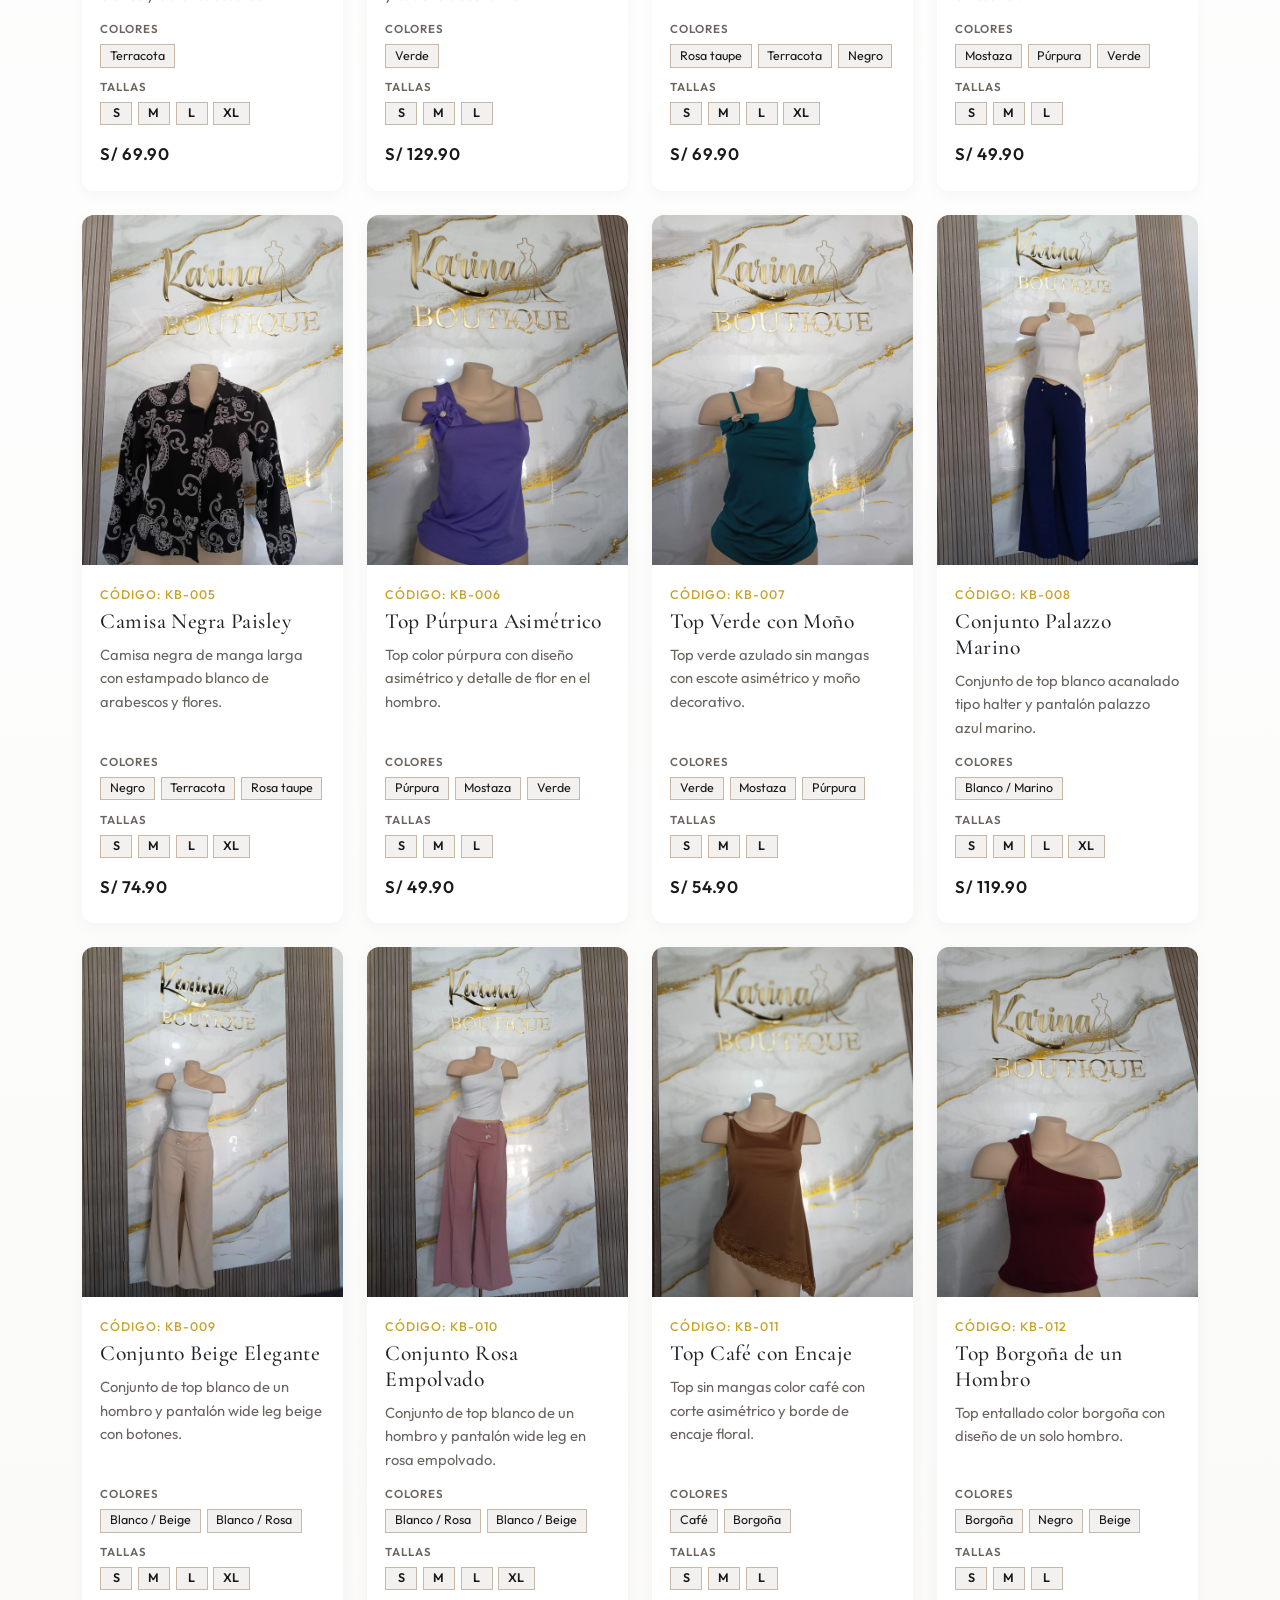
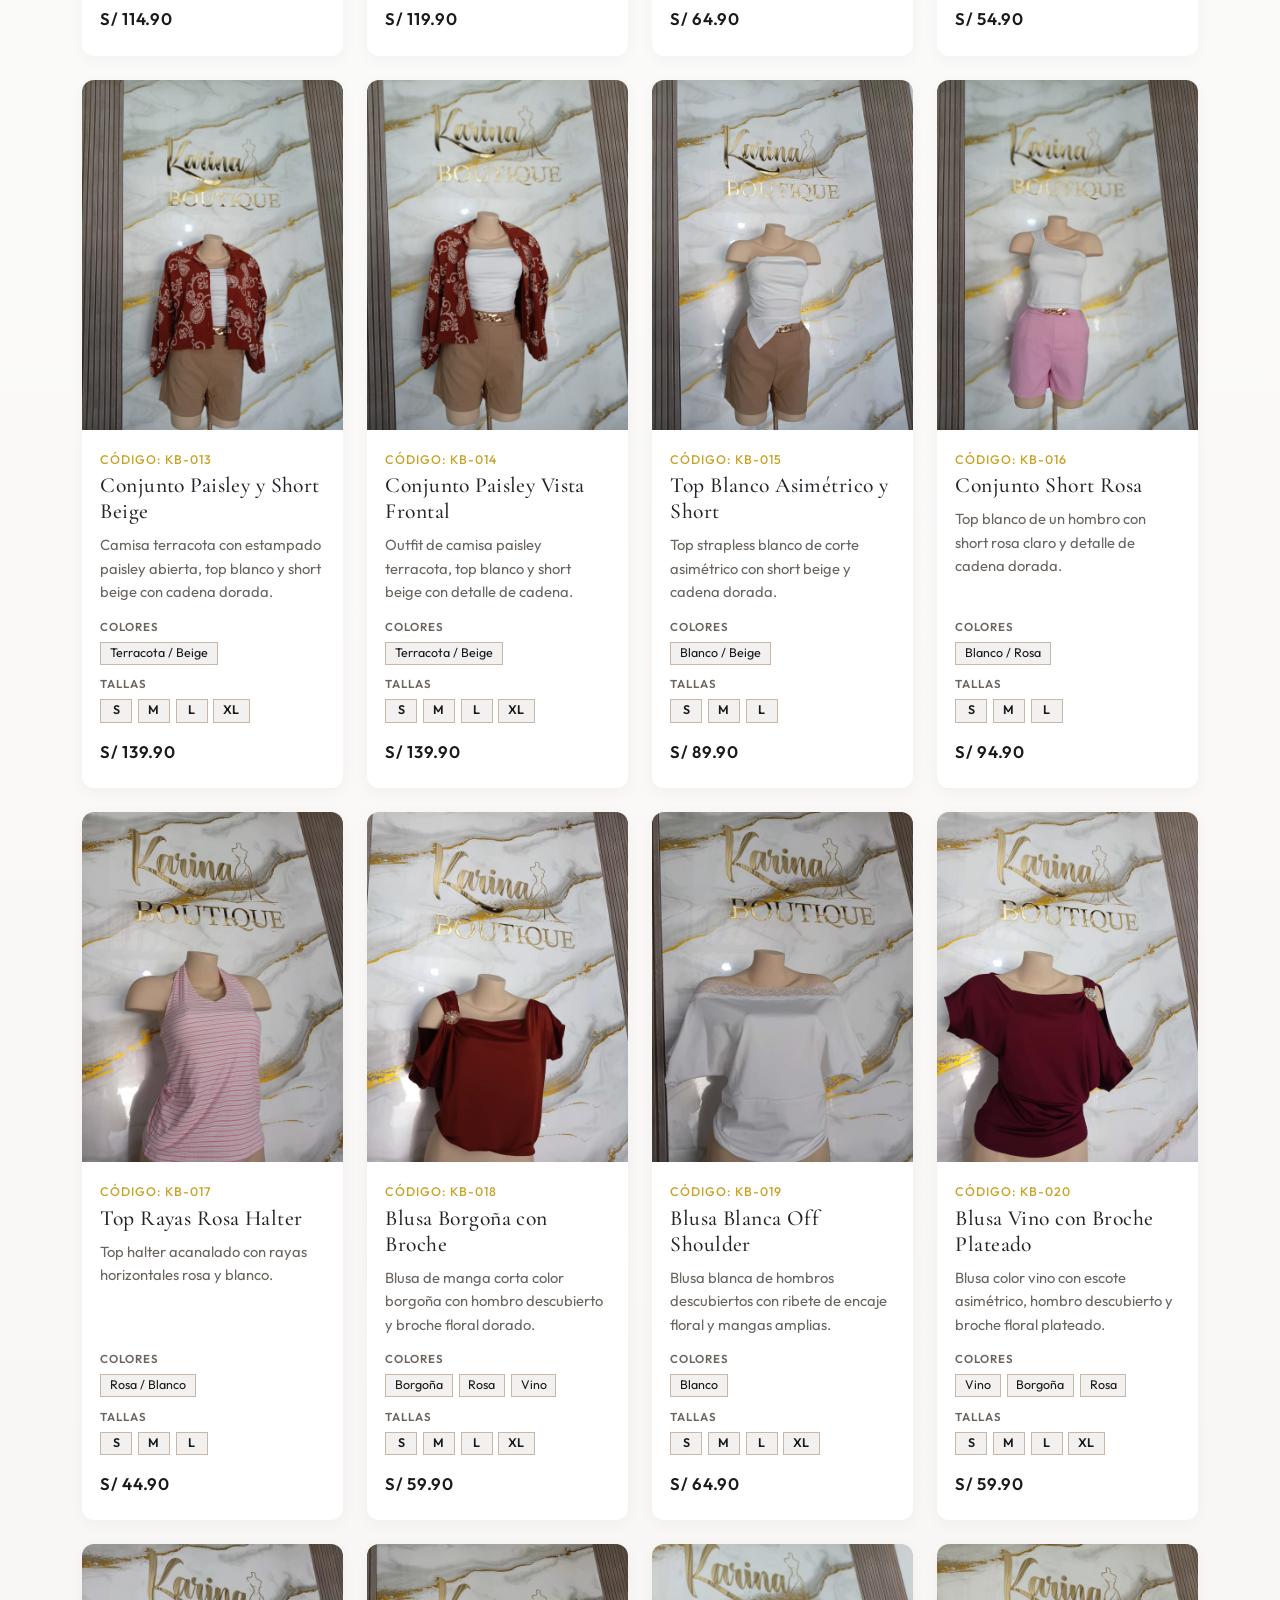
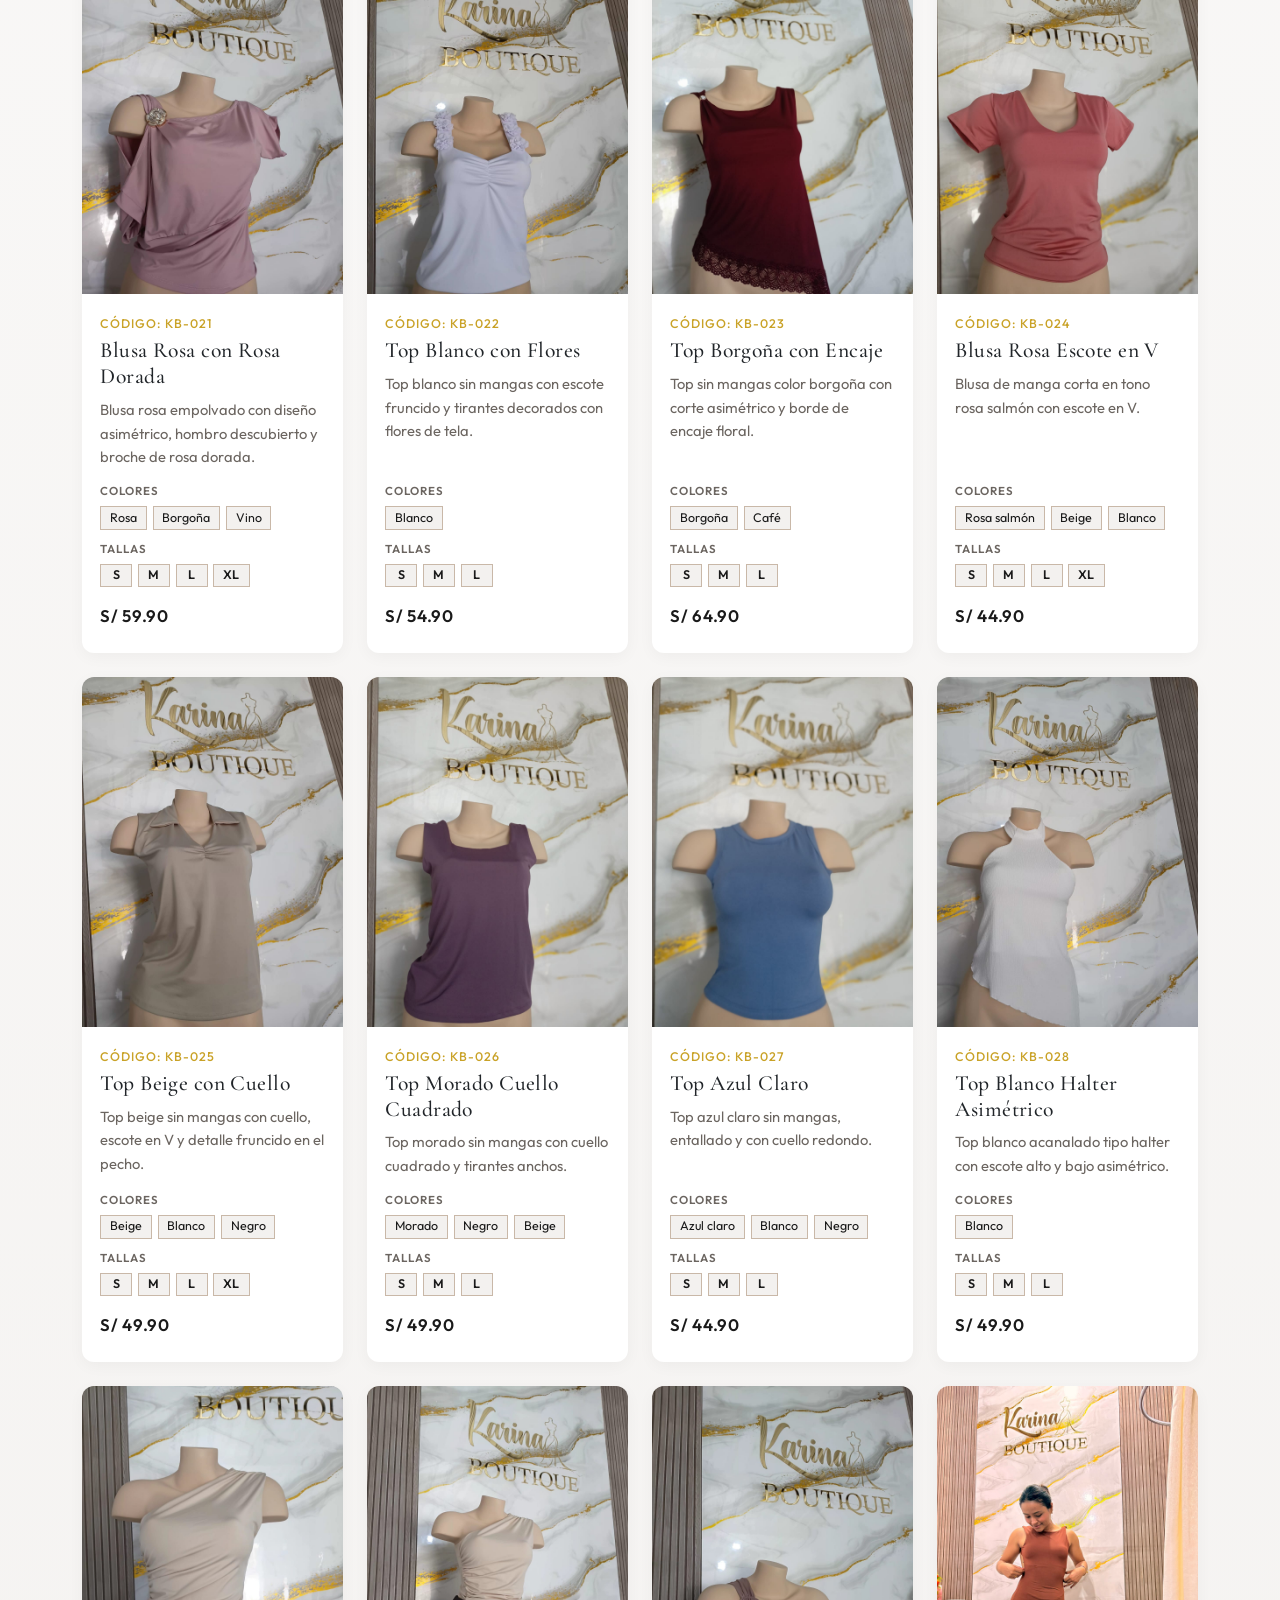
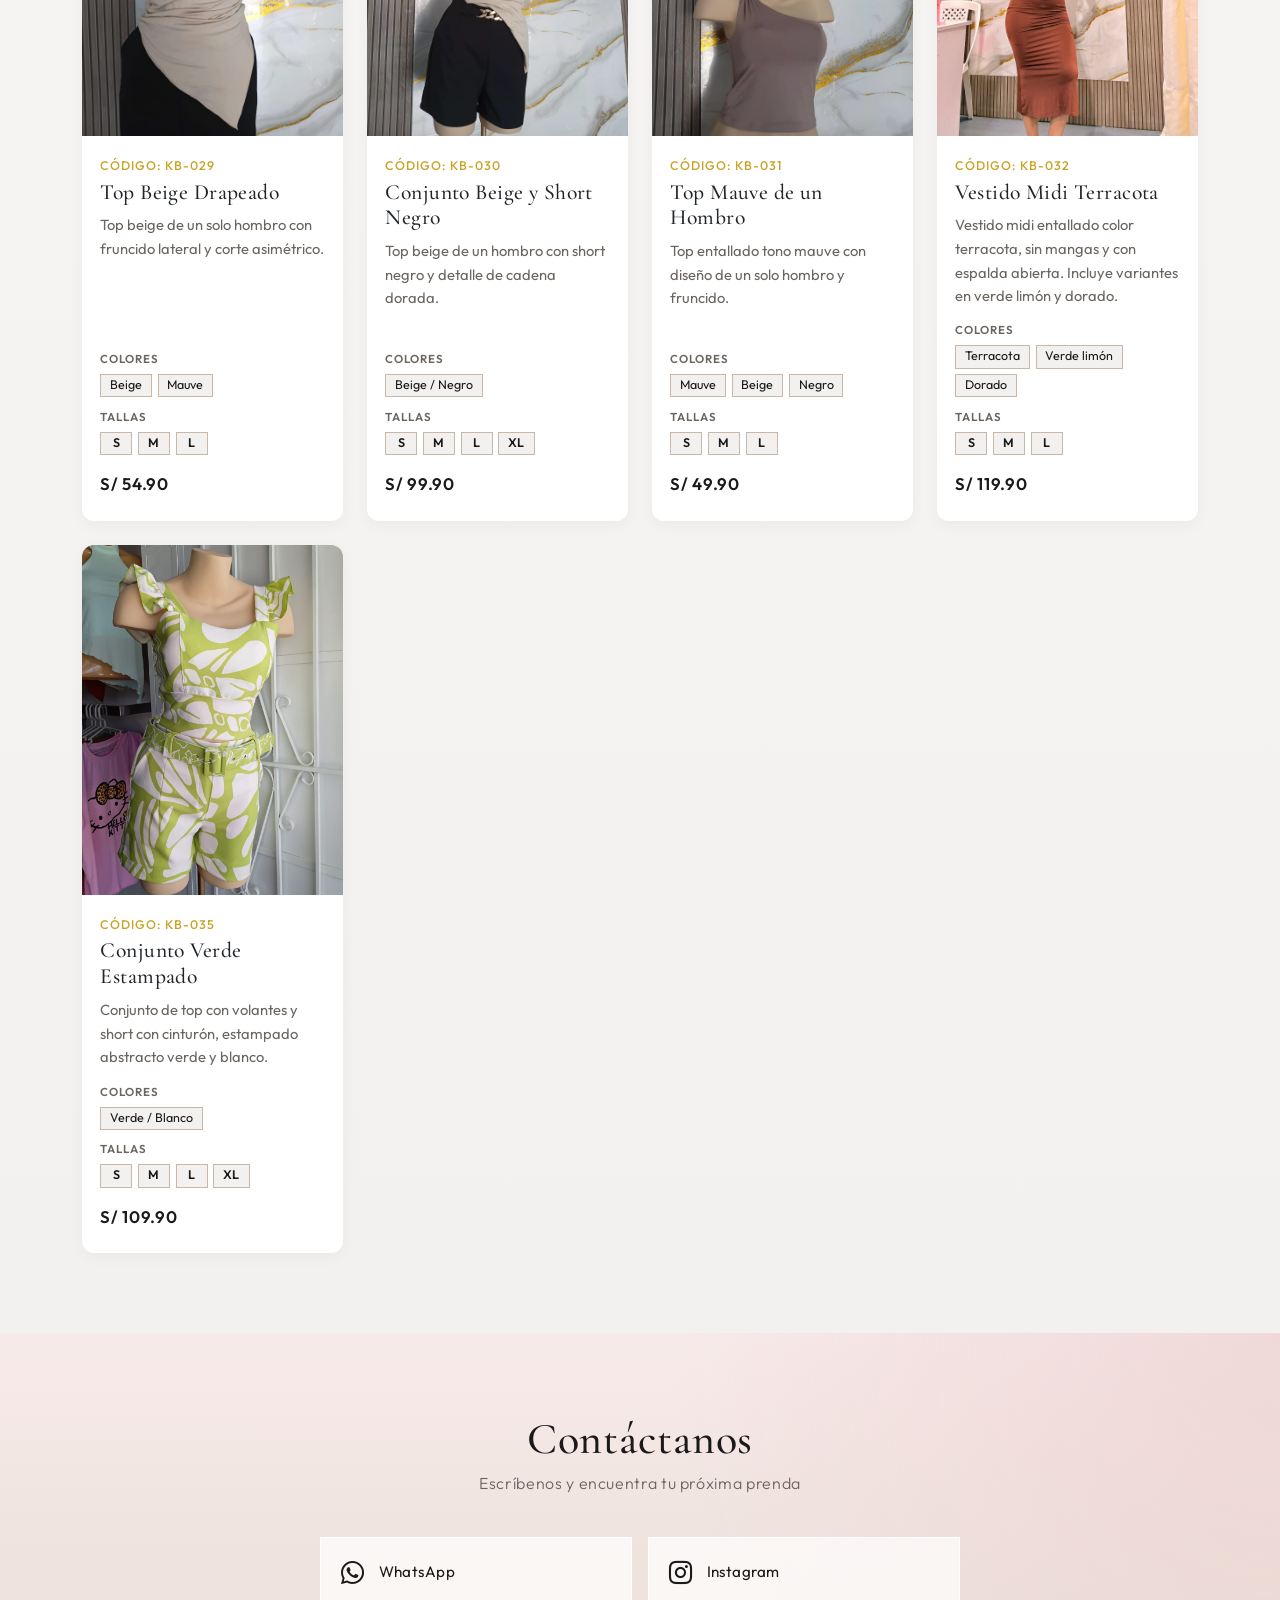
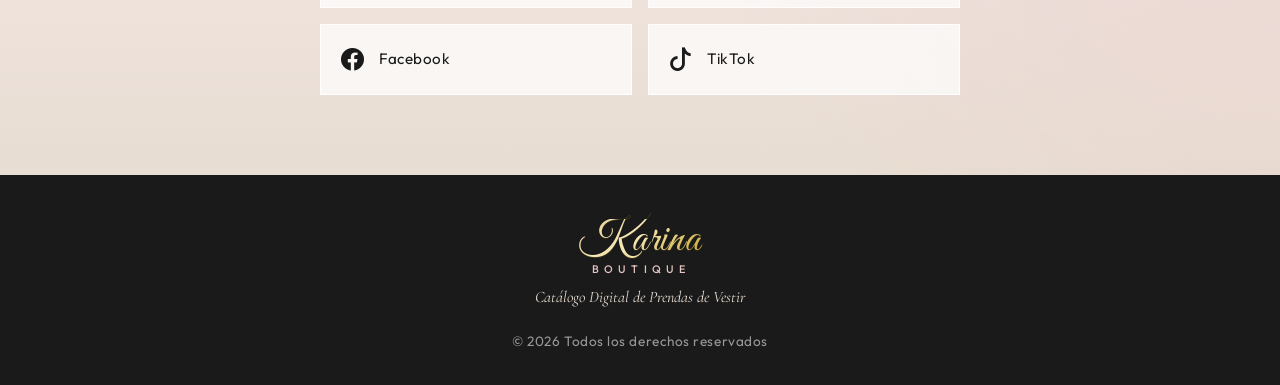
==== commit 90509483: "detalle prenda" ====
--- a/index.html
+++ b/index.html
@@ -169,7 +169,10 @@
                 <div class="modal-body">
                     <div class="row g-4 align-items-center">
                         <div class="col-md-6">
-                            <img id="modalProductoImagen" class="img-fluid producto-modal-img" src="" alt="">
+                            <div class="producto-modal-galeria">
+                                <img id="modalProductoImagen" class="img-fluid producto-modal-img" src="" alt="">
+                                <div id="modalProductoThumbs" class="producto-modal-thumbs d-none" aria-label="Más imágenes"></div>
+                            </div>
                         </div>
                         <div class="col-md-6">
                             <p id="modalProductoCodigo" class="producto-codigo mb-2"></p>
--- a/css/estilos.css
+++ b/css/estilos.css
@@ -374,6 +374,11 @@
     font-weight: 500;
 }
 
+.producto-modal-galeria {
+    display: grid;
+    gap: 0.75rem;
+}
+
 .producto-modal-img {
     width: 100%;
     height: 360px;
@@ -382,6 +387,38 @@
     background: var(--color-gris);
 }
 
+.producto-modal-thumbs {
+    display: grid;
+    grid-template-columns: repeat(3, minmax(0, 1fr));
+    gap: 0.55rem;
+}
+
+.producto-modal-thumb {
+    display: block;
+    padding: 0;
+    border: 2px solid transparent;
+    border-radius: calc(var(--radio) - 0.15rem);
+    overflow: hidden;
+    background: var(--color-gris);
+    cursor: pointer;
+    transition: border-color var(--transicion), opacity var(--transicion);
+}
+
+.producto-modal-thumb img {
+    display: block;
+    width: 100%;
+    height: 78px;
+    object-fit: cover;
+}
+
+.producto-modal-thumb:hover {
+    opacity: 0.9;
+}
+
+.producto-modal-thumb.is-active {
+    border-color: var(--color-dorado);
+}
+
 .producto-modal-desc {
     color: var(--color-gris-texto);
     font-size: 1.05rem;
@@ -395,6 +432,10 @@
 @media (max-width: 767.98px) {
     .producto-modal-img {
         height: 280px;
+    }
+
+    .producto-modal-thumb img {
+        height: 64px;
     }
 }
 
